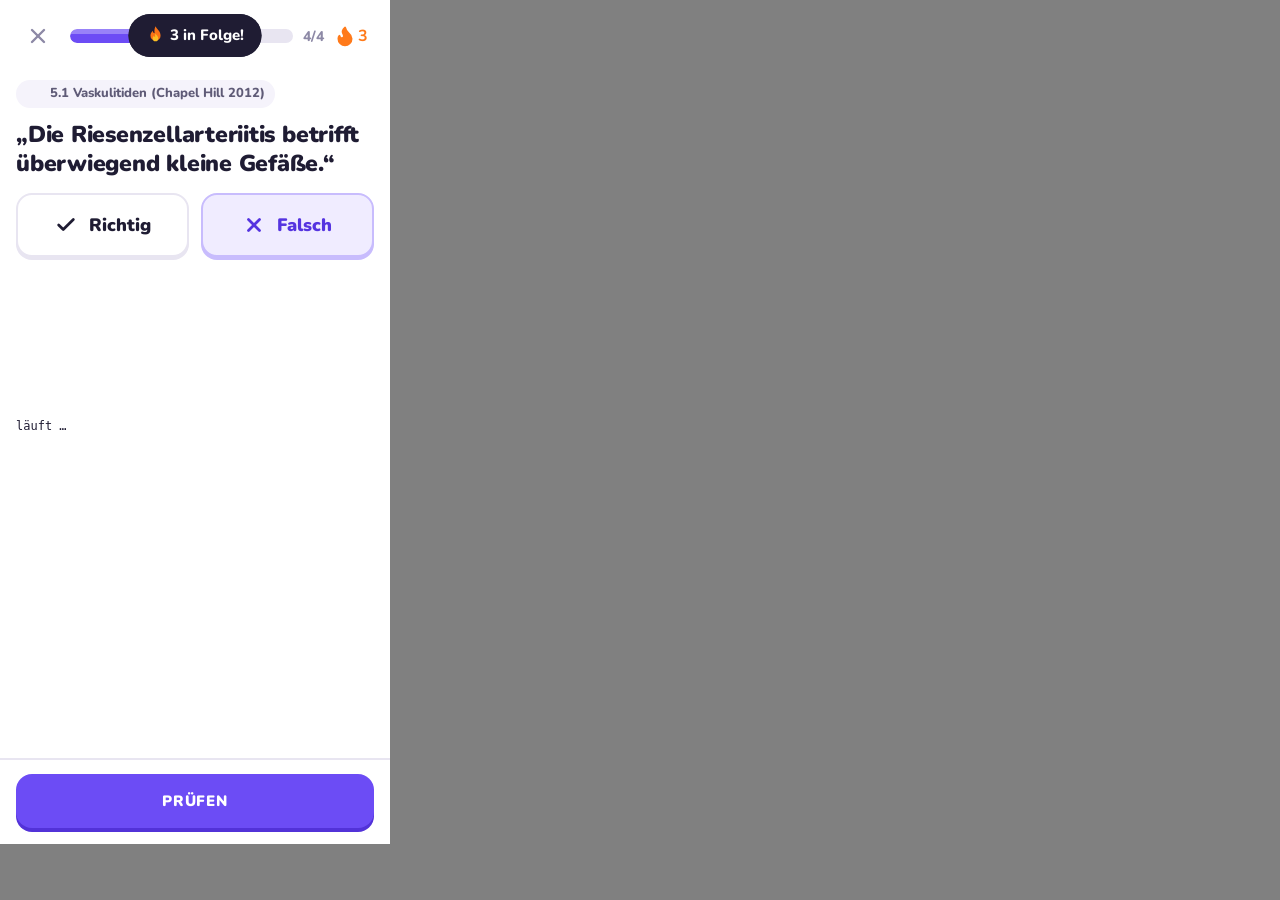
==== tests/phone.html @ 9dd8aa50 "import app from patho-quiz 863fcd8" ====
<!doctype html>
<html lang="de">
<head>
  <meta charset="utf-8">
  <title>Handy-Rahmen</title>
  <style>
    html, body { margin: 0; background: #808080; }
    iframe { display: block; border: 0; width: 390px; }
  </style>
</head>
<body>
  <!-- Rendert ui.html in iPhone-Breite (Headless-Edge erzwingt sonst ≥ 492 px). Aufruf: phone.html?h=844&q=shot=quiz-single -->
  <iframe id="f"></iframe>
  <script>
    const p = new URLSearchParams(location.search);
    const f = document.getElementById('f');
    f.style.height = (p.get('h') || 844) + 'px';
    f.src = 'ui.html?' + (p.get('q') || '');
  </script>
</body>
</html>
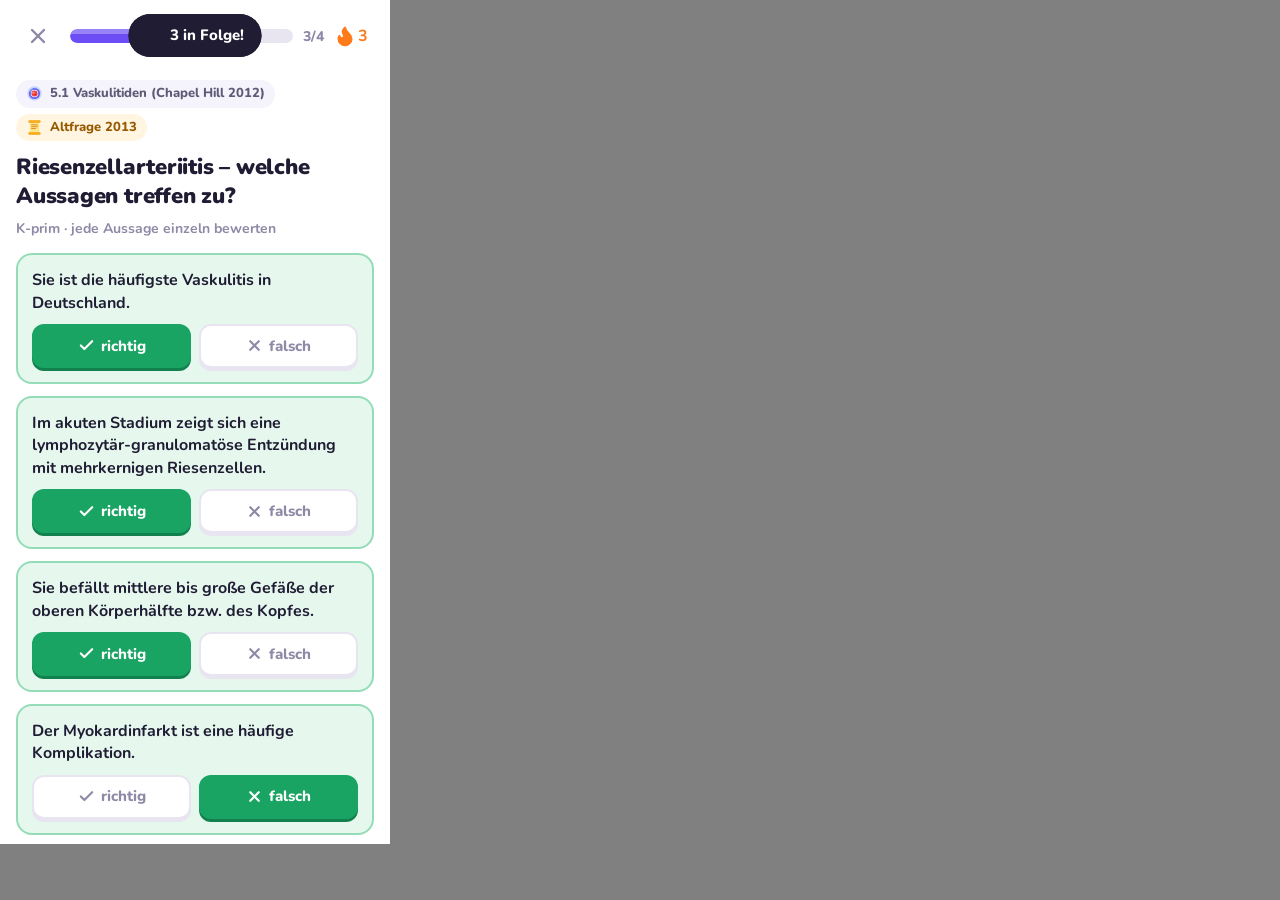
==== commit 5bc167eb: "translate comments, readme and gitignore to english" ====
--- a/tests/phone.html
+++ b/tests/phone.html
@@ -9,7 +9,7 @@
   </style>
 </head>
 <body>
-  <!-- Rendert ui.html in iPhone-Breite (Headless-Edge erzwingt sonst ≥ 492 px). Aufruf: phone.html?h=844&q=shot=quiz-single -->
+  <!-- Renders ui.html at iPhone width (headless Edge otherwise forces ≥ 492 px). Usage: phone.html?h=844&q=shot=quiz-single -->
   <iframe id="f"></iframe>
   <script>
     const p = new URLSearchParams(location.search);
